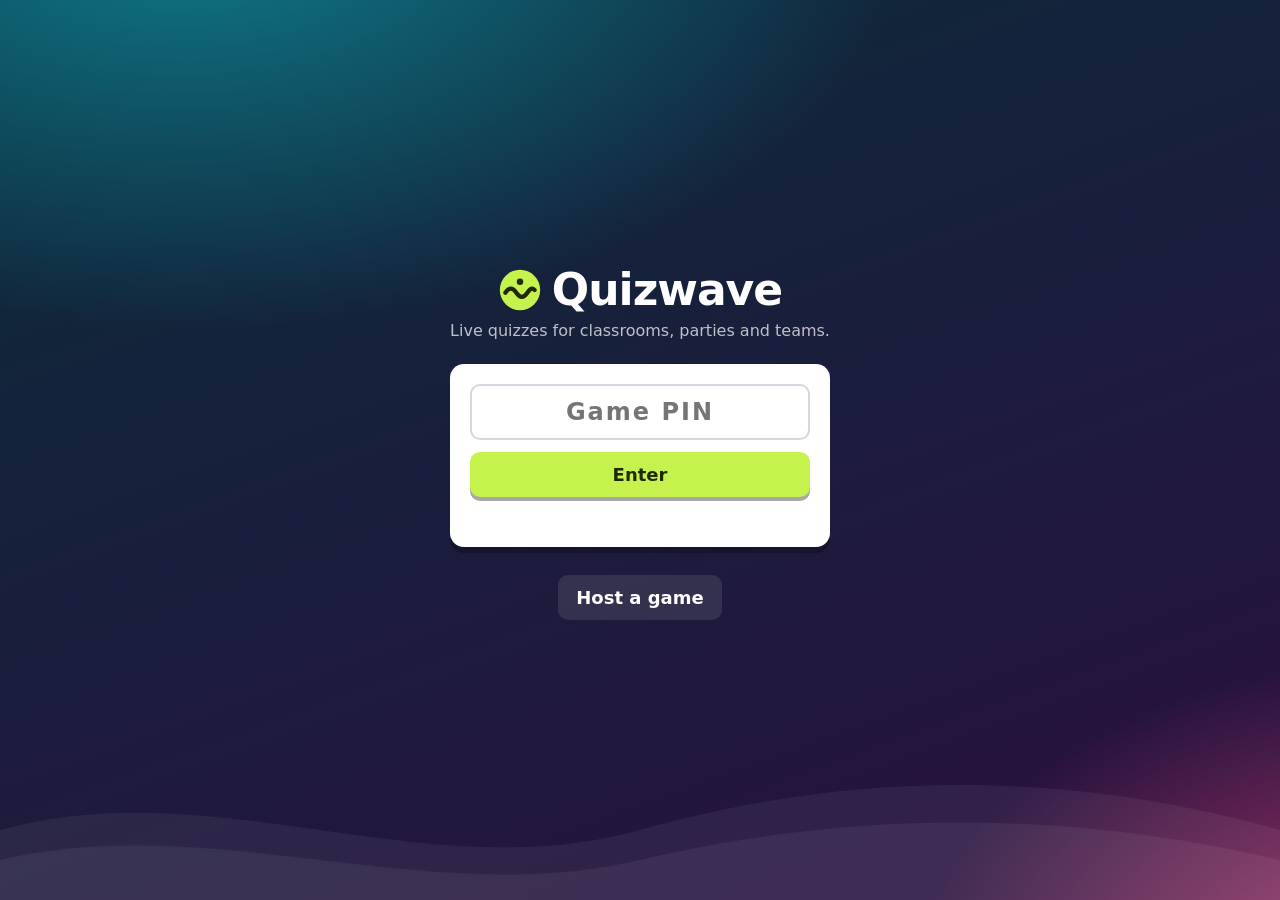
==== quiz/index.html @ e4ad5eb9 "Add Quizwave live quiz game at /quiz Built from 685ks/quizwave with npm run build:pages.  Co-Authore" ====
<!doctype html>
<html lang="en">
<head>
<meta charset="utf-8">
<meta name="viewport" content="width=device-width, initial-scale=1">
<title>Quizwave</title>
<link rel="icon" href="favicon.svg" type="image/svg+xml">
<link rel="stylesheet" href="app.css">
</head>
<body>
<div class="screen center">
  <div class="logo" data-logo>Quizwave</div>
  <p class="dim" style="margin:6px 0 24px">Live quizzes for classrooms, parties and teams.</p>
  <form class="card stack" id="f" autocomplete="off">
    <input class="big" id="pin" inputmode="numeric" maxlength="6" placeholder="Game PIN" aria-label="Game PIN">
    <button class="primary wide">Enter</button>
    <div class="err" id="err"></div>
  </form>
  <p style="margin-top:28px"><a class="btn ghost" href="host.html">Host a game</a></p>
</div>
<script src="config.js"></script>
<script src="vendor/peerjs.min.js"></script>
<script src="game-bundle.js"></script>
<script src="p2p.js"></script>
<script src="common.js"></script>
<script>
$('#f').onsubmit = (e) => {
  e.preventDefault();
  const pin = $('#pin').value.replace(/\D/g, '');
  if (pin.length !== 6) { $('#err').textContent = 'A game PIN has 6 digits.'; return; }
  location.href = 'play.html?pin=' + pin;
};
</script>
</body>
</html>
---- quiz/app.css ----
:root {
  --bg1: #0a2c3a;
  --bg2: #2a0f3d;
  --ink: #ffffff;
  --ink-dim: rgba(255, 255, 255, 0.72);
  --panel: rgba(255, 255, 255, 0.10);
  --panel-solid: #ffffff;
  --panel-ink: #1a1a2e;
  --muted: #6b6b80;
  --accent: #c6f24e;
  --accent-ink: #1f2a05;
  --opt0: #ff6a4d; /* tomato    - star */
  --opt1: #1fb6d6; /* lagoon    - hexagon */
  --opt2: #ecb11a; /* sunflower - heart */
  --opt3: #c057e0; /* orchid    - bolt */
  --good: #22c55e;
  --bad: #ef4444;
  --radius: 14px;
  --shadow: 0 6px 0 rgba(0, 0, 0, 0.25);
  font-family: "Nunito", "Segoe UI", system-ui, -apple-system, sans-serif;
}

* { box-sizing: border-box; }
html, body { margin: 0; height: 100%; }
body {
  color: var(--ink);
  background: radial-gradient(1200px 700px at 15% -10%, #0f7c8c 0%, transparent 60%),
              radial-gradient(900px 600px at 110% 110%, #b03a6e 0%, transparent 55%),
              linear-gradient(160deg, var(--bg1), var(--bg2));
  background-attachment: fixed;
  min-height: 100vh;
  overflow-x: hidden;
}
body.good { background: linear-gradient(160deg, #0f7a3c, #0b4d2a); }
body.bad { background: linear-gradient(160deg, #a3202f, #5c0b17); }

/* decorative waves along the bottom */
body::after {
  content: ""; position: fixed; left: 0; right: 0; bottom: 0; height: 140px; pointer-events: none; z-index: -1;
  background: url("data:image/svg+xml,%3Csvg xmlns='http://www.w3.org/2000/svg' viewBox='0 0 1440 140' preserveAspectRatio='none'%3E%3Cpath d='M0 70 C240 10 480 130 720 70 S1200 10 1440 70 V140 H0Z' fill='%23ffffff' fill-opacity='.06'/%3E%3Cpath d='M0 100 C240 50 480 150 720 100 S1200 50 1440 100 V140 H0Z' fill='%23ffffff' fill-opacity='.06'/%3E%3C/svg%3E") bottom / 100% 100% no-repeat;
}

h1, h2, h3 { margin: 0 0 .4em; line-height: 1.15; }
a { color: inherit; }
.hidden { display: none !important; }
.center { display: flex; flex-direction: column; align-items: center; justify-content: center; text-align: center; }
.screen { min-height: 100vh; padding: 24px 16px; }

.logo { font-weight: 900; font-size: 44px; letter-spacing: -1px; display: inline-flex; align-items: center; gap: 10px; }
.logo .mark { width: 44px; height: 44px; }
.logo.small { font-size: 22px; }
.logo.small .mark { width: 24px; height: 24px; }

.card {
  background: var(--panel-solid); color: var(--panel-ink); border-radius: var(--radius);
  padding: 20px; box-shadow: var(--shadow); width: 100%; max-width: 380px;
}
.card h2 { color: var(--panel-ink); }

input, select, textarea {
  font: inherit; font-size: 18px; width: 100%; padding: 12px 14px; border-radius: 10px;
  border: 2px solid #d6d6e0; background: #fff; color: var(--panel-ink); outline: none;
}
input:focus, select:focus, textarea:focus { border-color: var(--accent); }
input.big { font-size: 24px; font-weight: 800; text-align: center; letter-spacing: 2px; }

button, .btn {
  font: inherit; font-weight: 800; font-size: 18px; border: 0; border-radius: 10px; cursor: pointer;
  padding: 12px 18px; background: #26263a; color: #fff; box-shadow: 0 4px 0 rgba(0,0,0,.35);
  transition: transform .06s, filter .15s; text-decoration: none; display: inline-flex; align-items: center; justify-content: center; gap: 8px;
}
button:hover, .btn:hover { filter: brightness(1.08); }
button:active, .btn:active { transform: translateY(3px); box-shadow: 0 1px 0 rgba(0,0,0,.35); }
button:disabled { opacity: .5; cursor: not-allowed; }
button.primary, .btn.primary { background: var(--accent); color: var(--accent-ink); }
button.ghost, .btn.ghost { background: var(--panel); color: #fff; box-shadow: none; }
button.danger { background: var(--bad); }
button.wide { width: 100%; }
button.sm, .btn.sm { font-size: 14px; padding: 8px 12px; }

.stack > * + * { margin-top: 12px; }
.row { display: flex; gap: 10px; align-items: center; }
.row.wrap { flex-wrap: wrap; }
.spacer { flex: 1; }
.err { color: var(--bad); font-weight: 700; min-height: 1.2em; font-size: 15px; }
.dim { color: var(--ink-dim); }
.muted { color: var(--muted); }

/* top bar on host + player */
.bar { display: flex; align-items: center; gap: 12px; padding: 10px 16px; background: rgba(0,0,0,.25); }
.bar .pill { background: rgba(255,255,255,.15); border-radius: 999px; padding: 4px 12px; font-weight: 800; }

/* answer tiles */
.opt { background: var(--c); color: #fff; }
.opt0 { --c: var(--opt0); } .opt1 { --c: var(--opt1); } .opt2 { --c: var(--opt2); } .opt3 { --c: var(--opt3); }
.shape { width: 1.4em; height: 1.4em; flex: none; fill: #fff; }

.answers { display: grid; grid-template-columns: 1fr 1fr; gap: 12px; }
.answer {
  border-radius: 10px; padding: 18px 20px; font-weight: 800; font-size: 26px; display: flex; align-items: center; gap: 14px;
  box-shadow: var(--shadow); min-height: 96px; text-align: left; transition: opacity .25s;
}
.answer.wrong { opacity: .28; }
.answer .tick { margin-left: auto; font-size: 30px; }

/* player answer pad */
.pad { display: grid; grid-template-columns: 1fr 1fr; gap: 12px; padding: 12px; height: calc(100vh - 56px); }
.pad.two { grid-template-columns: 1fr; }
.pad button { border-radius: 12px; font-size: 0; display: flex; align-items: center; justify-content: center; }
.pad button .shape { width: 34%; height: 34%; max-width: 110px; max-height: 110px; }

/* timer */
.timer {
  width: 96px; height: 96px; border-radius: 50%; display: grid; place-items: center; font-size: 38px; font-weight: 900;
  background: conic-gradient(var(--accent) calc(var(--p, 1) * 360deg), rgba(255,255,255,.15) 0);
  position: relative;
}
.timer::before { content: ""; position: absolute; inset: 8px; border-radius: 50%; background: var(--bg2); }
.timer span { position: relative; }

/* lobby */
.pinbox { background: #fff; color: var(--panel-ink); border-radius: var(--radius); padding: 14px 26px; box-shadow: var(--shadow); display: inline-flex; gap: 24px; align-items: center; flex-wrap: wrap; justify-content: center; }
.pinbox .pin { font-size: 64px; font-weight: 900; letter-spacing: 4px; }
.pinbox .qr { text-align: center; }
.pinbox .qr img { width: 150px; height: 150px; display: block; image-rendering: pixelated; }
.chips { display: flex; flex-wrap: wrap; gap: 10px; justify-content: center; max-width: 1100px; }
.chip { background: rgba(255,255,255,.14); padding: 10px 16px; border-radius: 10px; font-weight: 800; font-size: 20px; cursor: pointer; }
.chip.new { animation: pop .25s; }
.chip:hover { background: var(--bad); text-decoration: line-through; }
.chip.off { opacity: .45; }
@keyframes pop { from { transform: scale(.6); opacity: 0; } to { transform: scale(1); opacity: 1; } }

/* question text block */
.qtext { background: #fff; color: var(--panel-ink); border-radius: var(--radius); padding: 18px 24px; font-size: 34px; font-weight: 900; text-align: center; box-shadow: var(--shadow); }
.qimg { max-height: 34vh; max-width: 100%; border-radius: var(--radius); object-fit: contain; }

/* reveal bars */
.bars { display: flex; align-items: flex-end; justify-content: center; gap: 22px; height: 260px; }
.bar-col { width: 110px; display: flex; flex-direction: column; align-items: center; justify-content: flex-end; height: 100%; }
.bar-col .fill { width: 100%; border-radius: 8px 8px 0 0; background: var(--c); transition: height .6s cubic-bezier(.2,.9,.3,1.2); min-height: 6px; }
.bar-col .lbl { width: 100%; background: var(--c); border-radius: 0 0 8px 8px; display: flex; align-items: center; justify-content: center; gap: 6px; padding: 6px; font-weight: 900; font-size: 22px; margin-top: 4px; }
.bar-col.wrong { opacity: .35; }

/* leaderboard */
.board { width: 100%; max-width: 760px; }
.board .entry { display: flex; align-items: center; gap: 14px; background: #fff; color: var(--panel-ink); padding: 14px 20px; border-radius: 10px; margin-bottom: 10px; font-size: 24px; font-weight: 800; box-shadow: var(--shadow); animation: slide .4s both; }
.board .entry .score { margin-left: auto; }
.board .entry .gain { color: var(--good); font-size: 16px; }
.board .entry .streak { font-size: 16px; color: #e8590c; }
@keyframes slide { from { transform: translateX(-40px); opacity: 0; } to { transform: none; opacity: 1; } }

/* podium */
.podium { display: flex; align-items: flex-end; justify-content: center; gap: 16px; margin-top: 30px; }
.step { width: 200px; display: flex; flex-direction: column; align-items: center; animation: rise .8s both; }
.step .who { font-size: 26px; font-weight: 900; margin-bottom: 8px; text-align: center; word-break: break-word; }
.step .block { width: 100%; border-radius: 10px 10px 0 0; display: flex; flex-direction: column; align-items: center; padding-top: 14px; font-weight: 900; box-shadow: var(--shadow); }
.step .medal { font-size: 54px; line-height: 1; }
.step.p1 .block { height: 300px; background: linear-gradient(#ffd54a, #e0a800); color: #4a3500; }
.step.p2 .block { height: 220px; background: linear-gradient(#e6e9ef, #a9b1c0); color: #2b3240; }
.step.p3 .block { height: 160px; background: linear-gradient(#f0a46a, #b8642c); color: #3c1d05; }
.step.p1 { animation-delay: 2.2s; } .step.p2 { animation-delay: 1.2s; } .step.p3 { animation-delay: .3s; }
@keyframes rise { from { transform: translateY(120px); opacity: 0; } to { transform: none; opacity: 1; } }

.confetti { position: fixed; top: -20px; width: 10px; height: 16px; z-index: 50; pointer-events: none; animation: fall linear forwards; }
@keyframes fall { to { transform: translateY(110vh) rotate(720deg); } }

/* player feedback */
.big-emoji { font-size: 96px; line-height: 1; }
.result-box { background: rgba(0,0,0,.25); border-radius: var(--radius); padding: 14px 24px; font-size: 26px; font-weight: 900; }
.spinner { width: 54px; height: 54px; border: 6px solid rgba(255,255,255,.25); border-top-color: #fff; border-radius: 50%; animation: spin 1s linear infinite; }
@keyframes spin { to { transform: rotate(360deg); } }
.footer-bar { position: fixed; left: 0; right: 0; bottom: 0; display: flex; justify-content: space-between; padding: 12px 16px; background: #fff; color: var(--panel-ink); font-weight: 800; font-size: 20px; }

/* editor */
.editor { max-width: 980px; margin: 0 auto; padding: 16px; }
.editor .card { max-width: none; }
.q-card { position: relative; }
.q-card .opts { display: grid; grid-template-columns: 1fr 1fr; gap: 10px; }
.q-card .opt-in { display: flex; align-items: center; gap: 8px; border-radius: 10px; padding: 6px 8px; }
.q-card .opt-in input[type=text] { border: 0; font-size: 16px; padding: 8px; }
.q-card .opt-in input[type=checkbox] { width: 24px; height: 24px; flex: none; accent-color: #fff; }
.q-card .meta { display: grid; grid-template-columns: repeat(3, 1fr); gap: 10px; }
.q-card label { font-size: 13px; font-weight: 800; color: var(--muted); display: block; margin-bottom: 4px; }
.lib-item { display: flex; align-items: center; gap: 10px; }
.lib-item .t { font-weight: 900; font-size: 20px; }

@media (max-width: 720px) {
  .answers, .q-card .opts { grid-template-columns: 1fr; }
  .q-card .meta { grid-template-columns: 1fr 1fr; }
  .answer { font-size: 20px; min-height: 64px; }
  .qtext { font-size: 22px; }
  .pinbox .pin { font-size: 44px; }
  .pinbox .qr img { width: 120px; height: 120px; }
  .bars { gap: 10px; height: 200px; }
  .bar-col { width: 70px; }
  .step { width: 31vw; }
  .step .who { font-size: 18px; }
}
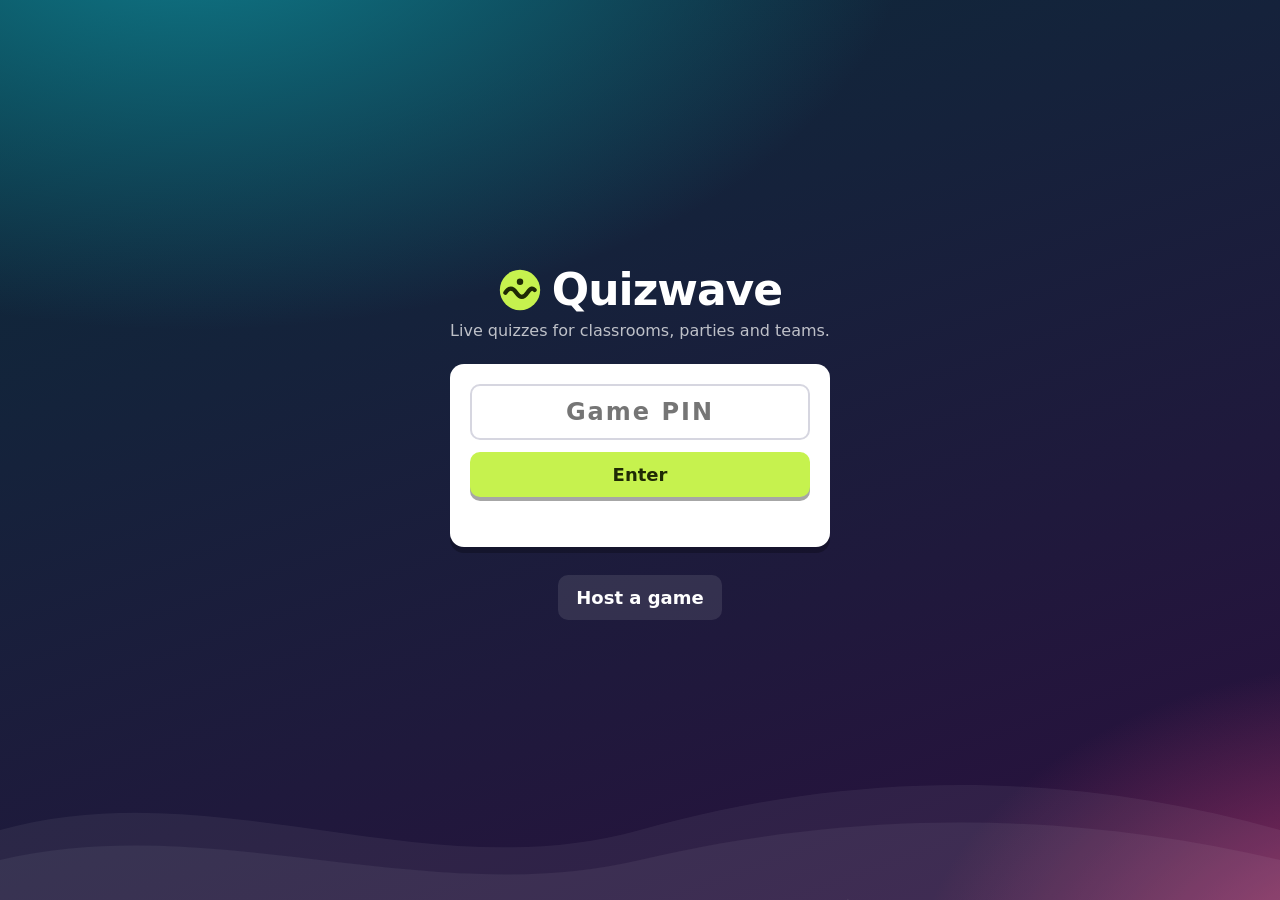
==== commit e0eaed19: "Update Quizwave: animations and flair Co-Authored-By: Claude Opus 5.5 (1M context) <noreply@anthropi" ====
--- a/quiz/index.html
+++ b/quiz/index.html
@@ -5,7 +5,7 @@
 <meta name="viewport" content="width=device-width, initial-scale=1">
 <title>Quizwave</title>
 <link rel="icon" href="favicon.svg" type="image/svg+xml">
-<link rel="stylesheet" href="app.css">
+<link rel="stylesheet" href="app.css?v=009ee32b">
 </head>
 <body>
 <div class="screen center">
@@ -18,11 +18,11 @@
   </form>
   <p style="margin-top:28px"><a class="btn ghost" href="host.html">Host a game</a></p>
 </div>
-<script src="config.js"></script>
-<script src="vendor/peerjs.min.js"></script>
-<script src="game-bundle.js"></script>
-<script src="p2p.js"></script>
-<script src="common.js"></script>
+<script src="config.js?v=009ee32b"></script>
+<script src="vendor/mqtt.min.js?v=009ee32b"></script>
+<script src="game-bundle.js?v=009ee32b"></script>
+<script src="relay.js?v=009ee32b"></script>
+<script src="common.js?v=009ee32b"></script>
 <script>
 $('#f').onsubmit = (e) => {
   e.preventDefault();
--- a/quiz/app.css
+++ b/quiz/app.css
@@ -151,15 +151,18 @@
 
 /* podium */
 .podium { display: flex; align-items: flex-end; justify-content: center; gap: 16px; margin-top: 30px; }
-.step { width: 200px; display: flex; flex-direction: column; align-items: center; animation: rise .8s both; }
+.step { width: 200px; display: flex; flex-direction: column; align-items: center; opacity: 0; transform: translateY(160px); transition: transform .9s cubic-bezier(.2,1.2,.4,1), opacity .4s; }
+.step.up, .instant .step { opacity: 1; transform: none; }
+.instant .step { transition: none; }
+.board.rest { opacity: 0; transition: opacity .6s; }
+.board.rest.up, .instant .board.rest { opacity: 1; }
+.board.rest .entry { animation: none; }
 .step .who { font-size: 26px; font-weight: 900; margin-bottom: 8px; text-align: center; word-break: break-word; }
 .step .block { width: 100%; border-radius: 10px 10px 0 0; display: flex; flex-direction: column; align-items: center; padding-top: 14px; font-weight: 900; box-shadow: var(--shadow); }
 .step .medal { font-size: 54px; line-height: 1; }
 .step.p1 .block { height: 300px; background: linear-gradient(#ffd54a, #e0a800); color: #4a3500; }
 .step.p2 .block { height: 220px; background: linear-gradient(#e6e9ef, #a9b1c0); color: #2b3240; }
 .step.p3 .block { height: 160px; background: linear-gradient(#f0a46a, #b8642c); color: #3c1d05; }
-.step.p1 { animation-delay: 2.2s; } .step.p2 { animation-delay: 1.2s; } .step.p3 { animation-delay: .3s; }
-@keyframes rise { from { transform: translateY(120px); opacity: 0; } to { transform: none; opacity: 1; } }
 
 .confetti { position: fixed; top: -20px; width: 10px; height: 16px; z-index: 50; pointer-events: none; animation: fall linear forwards; }
 @keyframes fall { to { transform: translateY(110vh) rotate(720deg); } }
@@ -181,7 +184,8 @@
 .q-card .opt-in input[type=checkbox] { width: 24px; height: 24px; flex: none; accent-color: #fff; }
 .q-card .meta { display: grid; grid-template-columns: repeat(3, 1fr); gap: 10px; }
 .q-card label { font-size: 13px; font-weight: 800; color: var(--muted); display: block; margin-bottom: 4px; }
-.lib-item { display: flex; align-items: center; gap: 10px; }
+.lib-item { display: flex; align-items: center; gap: 10px; flex-wrap: wrap; }
+.lib-item > div:first-child { flex: 1 1 200px; min-width: 0; }
 .lib-item .t { font-weight: 900; font-size: 20px; }
 
 @media (max-width: 720px) {
@@ -196,3 +200,70 @@
   .step { width: 31vw; }
   .step .who { font-size: 18px; }
 }
+
+/* ---------- flair ---------- */
+
+/* drifting background shapes */
+.bg-shapes { position: fixed; inset: 0; z-index: -1; overflow: hidden; pointer-events: none; }
+.bg-shapes svg { position: absolute; bottom: -80px; width: 60px; height: 60px; opacity: .10; animation: drift linear infinite; }
+@keyframes drift { from { transform: translateY(0) rotate(0); } to { transform: translateY(-120vh) rotate(360deg); } }
+
+/* entrances */
+@keyframes popIn { 0% { transform: scale(.4); opacity: 0; } 70% { transform: scale(1.06); opacity: 1; } 100% { transform: scale(1); } }
+@keyframes zoomIn { from { transform: scale(.7); opacity: 0; } to { transform: none; opacity: 1; } }
+@keyframes bump { 0% { transform: scale(1); } 40% { transform: scale(1.35); } 100% { transform: scale(1); } }
+@keyframes pulse { 0%, 100% { transform: scale(1); } 50% { transform: scale(1.06); } }
+@keyframes glow { 0%, 100% { box-shadow: 0 6px 0 rgba(0,0,0,.25), 0 0 0 0 rgba(255,255,255,.0); } 50% { box-shadow: 0 6px 0 rgba(0,0,0,.25), 0 0 0 8px rgba(255,255,255,.35); } }
+@keyframes shake { 0%, 100% { transform: translateX(0); } 20%, 60% { transform: translateX(-14px); } 40%, 80% { transform: translateX(14px); } }
+@keyframes bounce { 0%, 100% { transform: translateY(0); } 50% { transform: translateY(-12px); } }
+@keyframes slideDown { from { transform: translateY(-30px); opacity: 0; } to { transform: none; opacity: 1; } }
+
+.pop { animation: popIn .45s cubic-bezier(.2,1.4,.4,1) both; }
+.zoom { animation: zoomIn .5s cubic-bezier(.2,1.2,.4,1) both; }
+.bump { animation: bump .35s; }
+.glow { animation: glow 1.2s ease-in-out infinite; }
+.shake { animation: shake .5s; }
+.bounce { animation: bounce 1.2s ease-in-out infinite; }
+
+.answers .answer { animation: popIn .45s cubic-bezier(.2,1.4,.4,1) both; }
+.answers .answer:nth-child(2) { animation-delay: .08s; }
+.answers .answer:nth-child(3) { animation-delay: .16s; }
+.answers .answer:nth-child(4) { animation-delay: .24s; }
+.answers.revealed .answer { animation: none; transition: opacity .4s, transform .4s; }
+.answers.revealed .answer.wrong { transform: scale(.96); }
+.answers.revealed .answer:not(.wrong) { animation: glow 1.2s ease-in-out infinite; }
+
+/* urgent timer */
+.timer.urgent { background: conic-gradient(var(--bad) calc(var(--p, 1) * 360deg), rgba(255,255,255,.15) 0); animation: pulse .5s ease-in-out infinite; }
+
+/* intro countdown */
+.intro-count { font-size: 120px; font-weight: 900; line-height: 1; margin-top: 24px; animation: popIn .4s cubic-bezier(.2,1.4,.4,1) both; }
+
+/* scoreboard callouts */
+.callouts { min-height: 54px; display: flex; flex-direction: column; align-items: center; gap: 8px; margin-bottom: 16px; }
+.callout { background: rgba(0,0,0,.3); border-radius: 999px; padding: 8px 18px; font-weight: 900; font-size: 20px; animation: slideDown .5s both; }
+
+/* podium spotlights */
+.spotlights { position: fixed; inset: 0; pointer-events: none; z-index: -1; opacity: 0; transition: opacity 1s; }
+.spotlights.on { opacity: 1; }
+.spotlights::before, .spotlights::after {
+  content: ""; position: absolute; top: -20vh; width: 40vw; height: 140vh; left: 30vw;
+  background: linear-gradient(to bottom, rgba(255,255,255,.18), transparent 70%);
+  clip-path: polygon(45% 0, 55% 0, 100% 100%, 0 100%);
+  transform-origin: 50% 0; animation: sweep 4s ease-in-out infinite alternate;
+}
+.spotlights::after { animation-delay: -2s; animation-direction: alternate-reverse; }
+@keyframes sweep { from { transform: rotate(-25deg); } to { transform: rotate(25deg); } }
+.step.p1.up .medal { animation: bounce 1.2s ease-in-out infinite; }
+
+/* phone */
+.pad button { transition: transform .08s; animation: popIn .4s cubic-bezier(.2,1.4,.4,1) both; }
+.pad button:nth-child(2) { animation-delay: .05s; } .pad button:nth-child(3) { animation-delay: .1s; } .pad button:nth-child(4) { animation-delay: .15s; }
+.pad button:active { transform: scale(.94); }
+.streak-badge { display: inline-block; background: linear-gradient(135deg, #ff8a00, #ff3d3d); border-radius: 999px; padding: 6px 16px; font-weight: 900; font-size: 20px; margin-top: 10px; animation: popIn .5s .3s both; }
+.name-tag { font-size: 34px; font-weight: 900; background: rgba(0,0,0,.25); border-radius: 12px; padding: 8px 20px; margin-top: 10px; }
+
+@media (prefers-reduced-motion: reduce) {
+  *, *::before, *::after { animation-duration: .01ms !important; animation-iteration-count: 1 !important; transition-duration: .01ms !important; }
+  .bg-shapes, .spotlights, .confetti { display: none !important; }
+}
